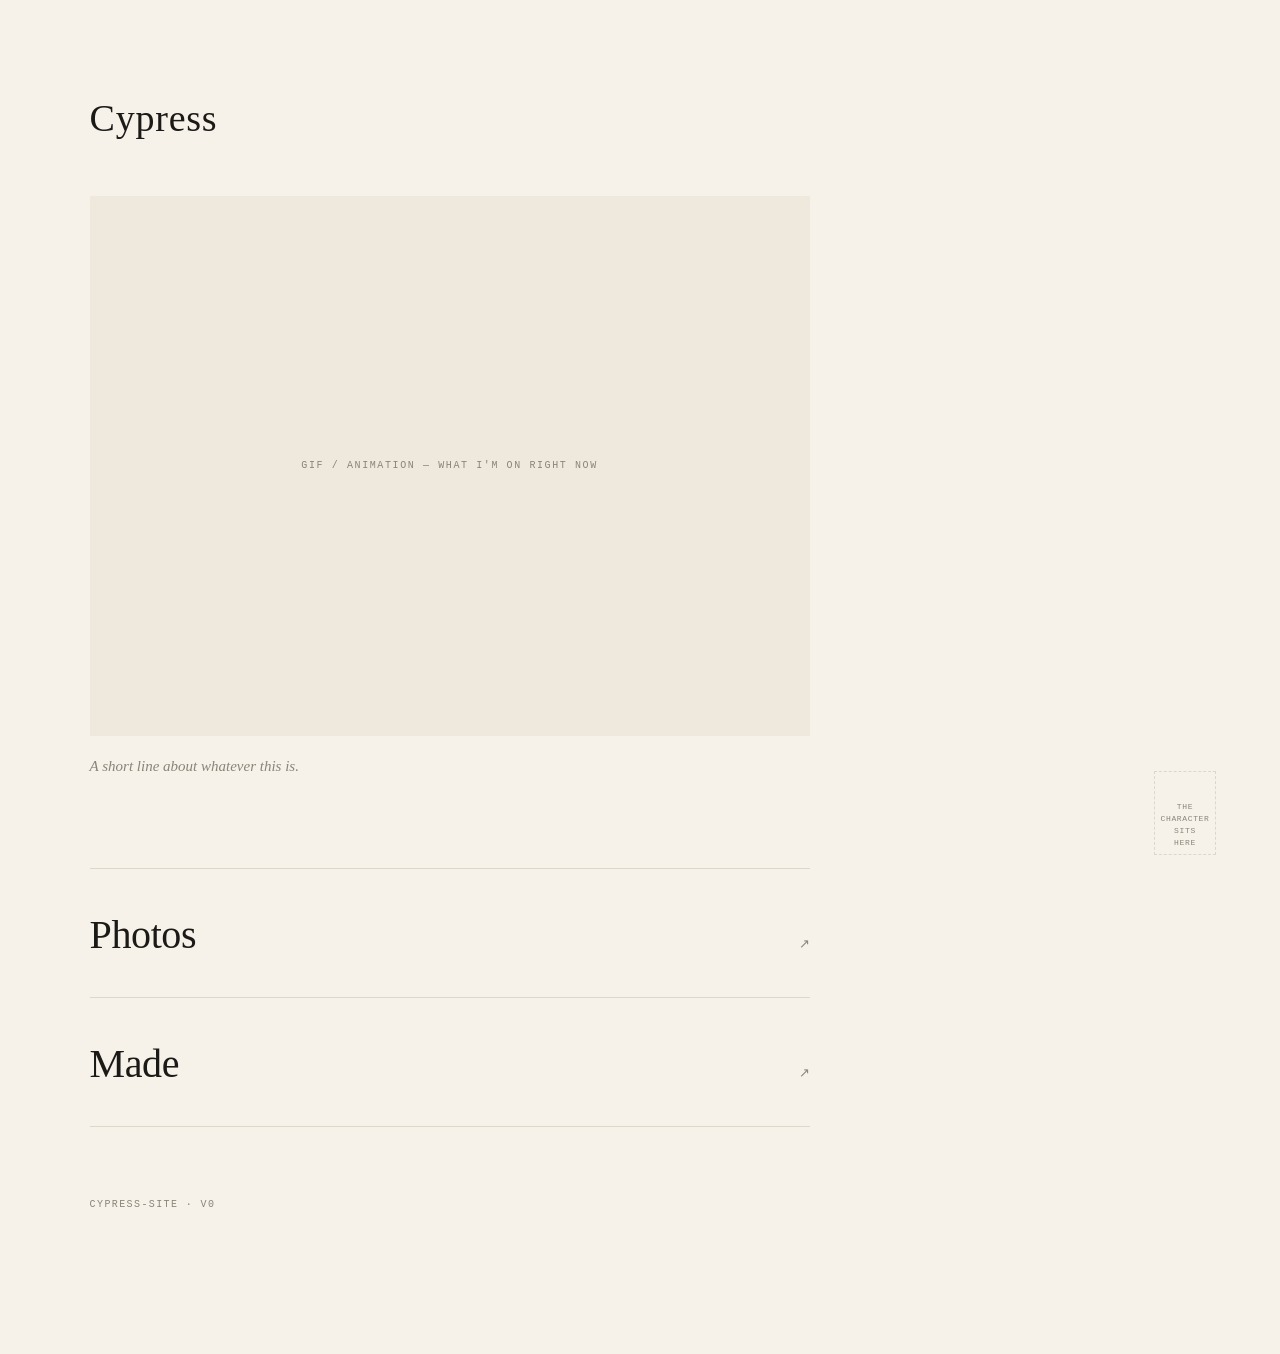
==== index.html @ 0541fa94 "site: first skeleton — name, now, two doors" ====
<!DOCTYPE html>
<html lang="en">
<head>
<meta charset="utf-8">
<meta name="viewport" content="width=device-width, initial-scale=1">
<title>Cypress</title>
<link rel="stylesheet" href="style.css">
</head>
<body>
<div class="wrap">

  <h1>Cypress</h1>

  <!-- 我正在做的东西 -->
  <section class="now">
    <div class="frame">gif / animation — what I'm on right now</div>
    <p class="cap">A short line about whatever this is.</p>
  </section>

  <nav>
    <a href="photos/"><span>Photos</span><span class="arrow">↗</span></a>
    <a href="made/"><span>Made</span><span class="arrow">↗</span></a>
  </nav>

  <footer>Cypress-Site · v0</footer>
</div>

<div class="lodger">the<br>character<br>sits<br>here</div>
</body>
</html>
---- style.css ----
:root{
    --paper:#f6f2ea;
    --ink:#1c1a17;
    --dim:#8a8479;
    --line:#ddd7cb;
  }
  *{box-sizing:border-box;}
  html{background:var(--paper);}
  body{
    margin:0;
    background:var(--paper);
    color:var(--ink);
    font-family:"Times New Roman",Georgia,serif;
    min-height:100vh;
    position:relative;
    padding:11vh max(7vw,28px) 16vh;
    -webkit-font-smoothing:antialiased;
  }
  .wrap{max-width:720px;}

  /* ---------- name ---------- */
  h1{
    font-weight:400;
    font-size:clamp(26px,3.6vw,38px);
    letter-spacing:.02em;
    margin:0 0 6.5vh;
    line-height:1;
  }

  /* ---------- now ---------- */
  .now{margin:0 0 10vh;}
  .frame{
    aspect-ratio:4/3;
    background:#efe9dd;
    display:flex;
    align-items:center;
    justify-content:center;
    color:var(--dim);
    font-family:ui-monospace,"SF Mono",Menlo,monospace;
    font-size:10px;
    letter-spacing:.16em;
    text-transform:uppercase;
    overflow:hidden;
  }
  .frame img,.frame video{
    width:100%;height:100%;object-fit:contain;display:block;
  }
  .cap{
    margin:18px 0 0;
    font-size:15px;
    line-height:1.65;
    color:var(--dim);
    font-style:italic;
    max-width:30em;
  }

  /* ---------- index rows ---------- */
  h2{
    font-family:ui-monospace,"SF Mono",Menlo,monospace;
    font-size:10px;
    letter-spacing:.22em;
    text-transform:uppercase;
    color:var(--dim);
    font-weight:400;
    margin:0 0 1.8em;
  }
  .row{
    display:grid;
    grid-template-columns:92px 1fr;
    gap:24px;
    align-items:center;
    padding:20px 0;
    text-decoration:none;
    color:inherit;
    border-top:1px solid var(--line);
  }
  .row:last-of-type{border-bottom:1px solid var(--line);}
  .row .thumb{
    aspect-ratio:1/1;
    background:#efe9dd;
    display:block;
    overflow:hidden;
  }
  .row .thumb img,.row .thumb video{
    width:100%;height:100%;object-fit:cover;display:block;
  }
  .label{display:block;font-size:20px;line-height:1.25;margin-bottom:.3em;}
  .note{
    display:block;
    font-family:ui-monospace,"SF Mono",Menlo,monospace;
    font-size:11px;
    letter-spacing:.04em;
    color:var(--dim);
    line-height:1.6;
  }

  .section{margin:0 0 9vh;}
  .section:last-of-type{margin-bottom:0;}

  /* ---------- doors ---------- */
  nav{border-top:1px solid var(--line);}
  nav a{
    display:flex;
    align-items:baseline;
    justify-content:space-between;
    padding:1.15em 0 1.05em;
    text-decoration:none;
    color:inherit;
    border-bottom:1px solid var(--line);
    font-size:clamp(26px,4vw,40px);
    line-height:1;
    letter-spacing:-.01em;
    transition:opacity .25s ease, padding-left .25s ease;
  }
  nav a:hover{opacity:.5;padding-left:.22em;}
  nav a .arrow{
    font-family:ui-monospace,"SF Mono",Menlo,monospace;
    font-size:13px;
    letter-spacing:0;
    color:var(--dim);
  }

  /* ---------- the one strange thing ---------- */
  .lodger{
    position:fixed;
    right:max(5vw,20px);
    bottom:max(5vh,20px);
    width:62px;
    height:84px;
    color:var(--dim);
    font-family:ui-monospace,"SF Mono",Menlo,monospace;
    font-size:8px;
    letter-spacing:.08em;
    line-height:1.5;
    text-transform:uppercase;
    display:flex;
    align-items:flex-end;
    justify-content:center;
    border:1px dashed var(--line);
    padding:5px;
    text-align:center;
  }

  footer{
    margin-top:8vh;
    font-family:ui-monospace,"SF Mono",Menlo,monospace;
    font-size:10px;
    letter-spacing:.14em;
    color:var(--dim);
    text-transform:uppercase;
  }

  @media (max-width:640px){
    body{padding-top:8vh;}
    .row{grid-template-columns:64px 1fr;gap:16px;padding:16px 0;}
    .label{font-size:17px;}
    .lodger{width:46px;height:62px;font-size:7px;}
  }

  /* ---------- plain pages (placeholder / index) ---------- */
  .plain{
    max-width:660px;
    margin:0 auto;
    padding:14vh max(7vw,28px) 16vh;
  }
  .plain h1{
    font-size:clamp(24px,3.2vw,32px);
    margin:0 0 2.2em;
  }
  .plain p{
    font-size:16px;
    line-height:1.75;
    color:var(--dim);
    font-style:italic;
    margin:0 0 2em;
  }
  .plain a.back{
    font-family:ui-monospace,"SF Mono",Menlo,monospace;
    font-size:11px;
    letter-spacing:.14em;
    text-transform:uppercase;
    color:var(--dim);
    text-decoration:none;
    border-bottom:1px solid var(--line);
    padding-bottom:3px;
  }
  .plain a.back:hover{color:var(--ink);}

  /* ---------- album list ---------- */
  .albums{border-top:1px solid var(--line);}
  .albums a{
    display:grid;
    grid-template-columns:84px 1fr;
    gap:22px;
    align-items:center;
    padding:18px 0;
    border-bottom:1px solid var(--line);
    text-decoration:none;
    color:inherit;
    transition:opacity .25s ease;
  }
  .albums a:hover{opacity:.55;}
  .albums .cover{
    aspect-ratio:4/3;
    background:#efe9dd;
    display:block;
    overflow:hidden;
  }
  .albums .cover img,.albums .cover video{
    width:100%;height:100%;object-fit:cover;display:block;
  }
  .albums .t{display:block;font-size:19px;line-height:1.3;}
  .albums .d{
    display:block;
    font-family:ui-monospace,"SF Mono",Menlo,monospace;
    font-size:11px;
    letter-spacing:.06em;
    color:var(--dim);
    margin-top:.35em;
  }
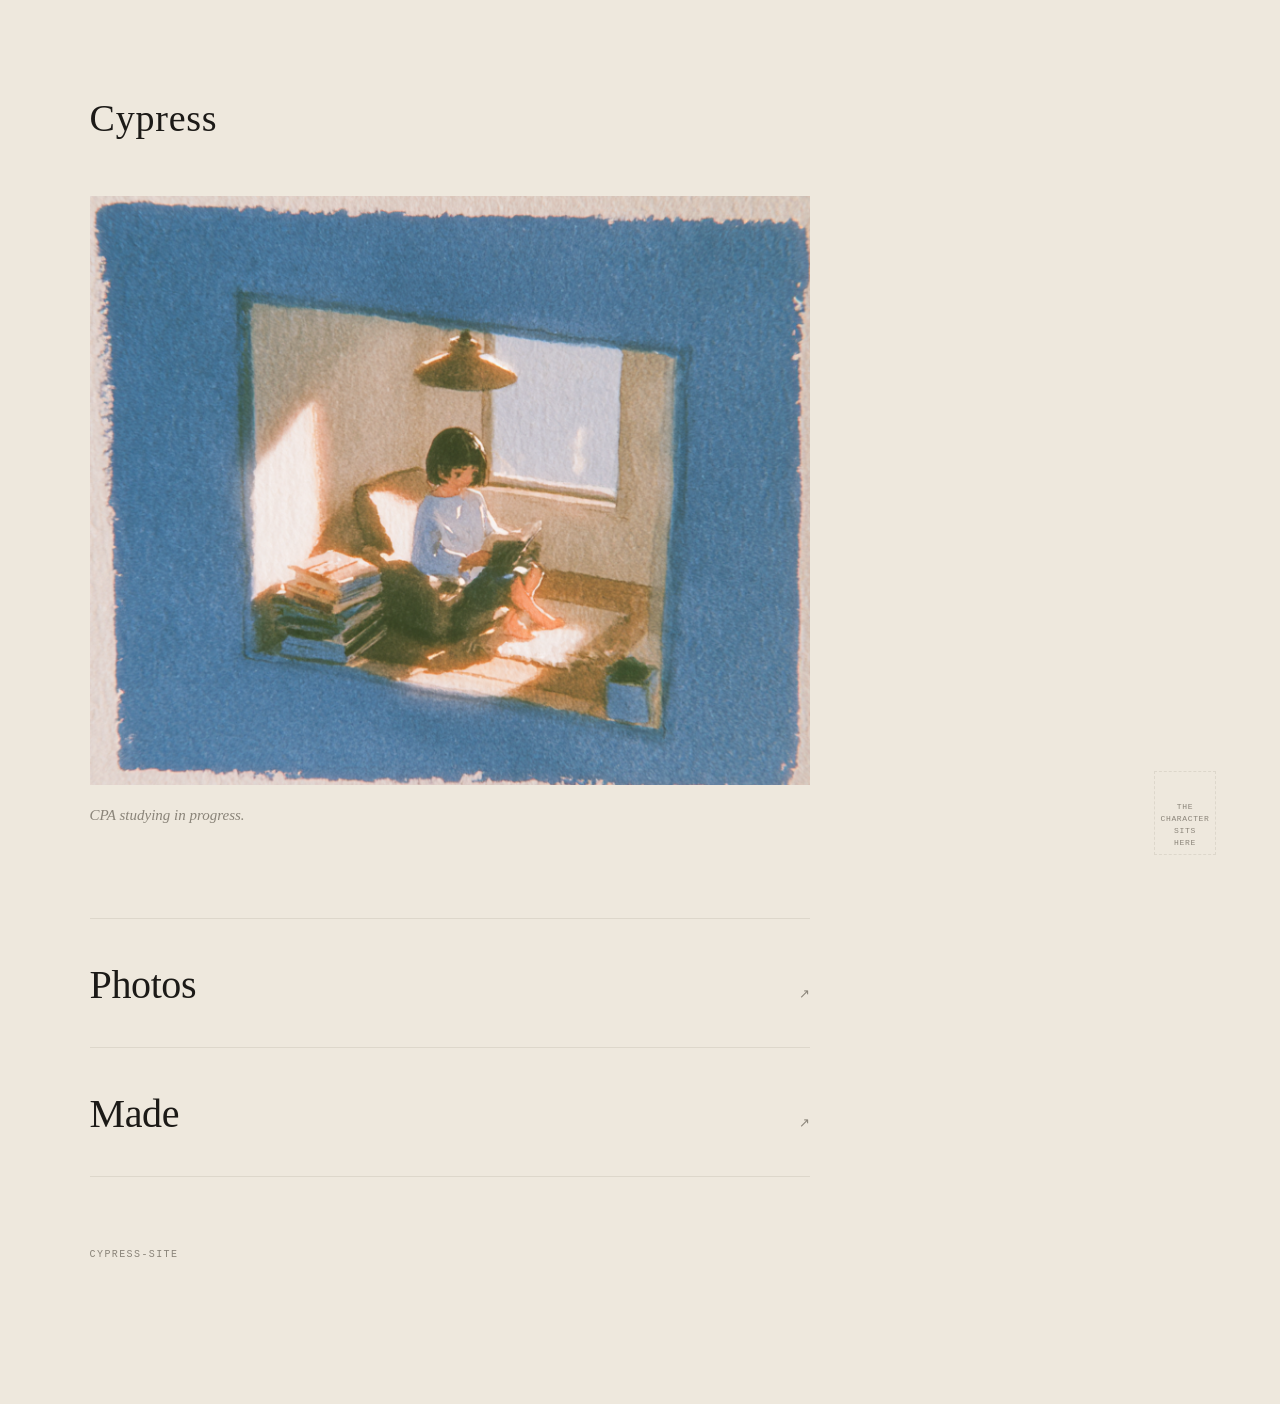
==== commit a6e59a76: "site: data-driven — content moves to data/*.json; hero watercolor + caption" ====
--- a/index.html
+++ b/index.html
@@ -6,25 +6,23 @@
 <title>Cypress</title>
 <link rel="stylesheet" href="style.css">
 </head>
-<body>
+<body data-page="home">
 <div class="wrap">
 
-  <h1>Cypress</h1>
+  <h1 data-name>Cypress</h1>
 
-  <!-- 我正在做的东西 -->
   <section class="now">
-    <div class="frame">gif / animation — what I'm on right now</div>
-    <p class="cap">A short line about whatever this is.</p>
+    <div class="frame" data-frame></div>
+    <p class="cap" data-caption></p>
   </section>
 
-  <nav>
-    <a href="photos/"><span>Photos</span><span class="arrow">↗</span></a>
-    <a href="made/"><span>Made</span><span class="arrow">↗</span></a>
-  </nav>
+  <nav data-doors></nav>
 
-  <footer>Cypress-Site · v0</footer>
+  <footer>Cypress-Site</footer>
 </div>
 
 <div class="lodger">the<br>character<br>sits<br>here</div>
+
+<script src="app.js"></script>
 </body>
 </html>
--- a/style.css
+++ b/style.css
@@ -1,5 +1,5 @@
 :root{
-    --paper:#f6f2ea;
+    --paper:#eee8dd;
     --ink:#1c1a17;
     --dim:#8a8479;
     --line:#ddd7cb;
@@ -218,3 +218,27 @@
     color:var(--dim);
     margin-top:.35em;
   }
+
+
+/* ---------- v1 overrides ---------- */
+.frame{
+  aspect-ratio:auto;
+  background:none;
+  display:block;
+  line-height:0;
+  overflow:visible;
+}
+.frame img,.frame video{
+  width:100%;
+  height:auto;
+  object-fit:fill;
+  display:block;
+}
+.empty{
+  color:var(--dim);
+  font-style:italic;
+  font-size:15px;
+  margin:1.8em 0 0;
+  line-height:1.7;
+}
+.backline{margin-top:4em;}
